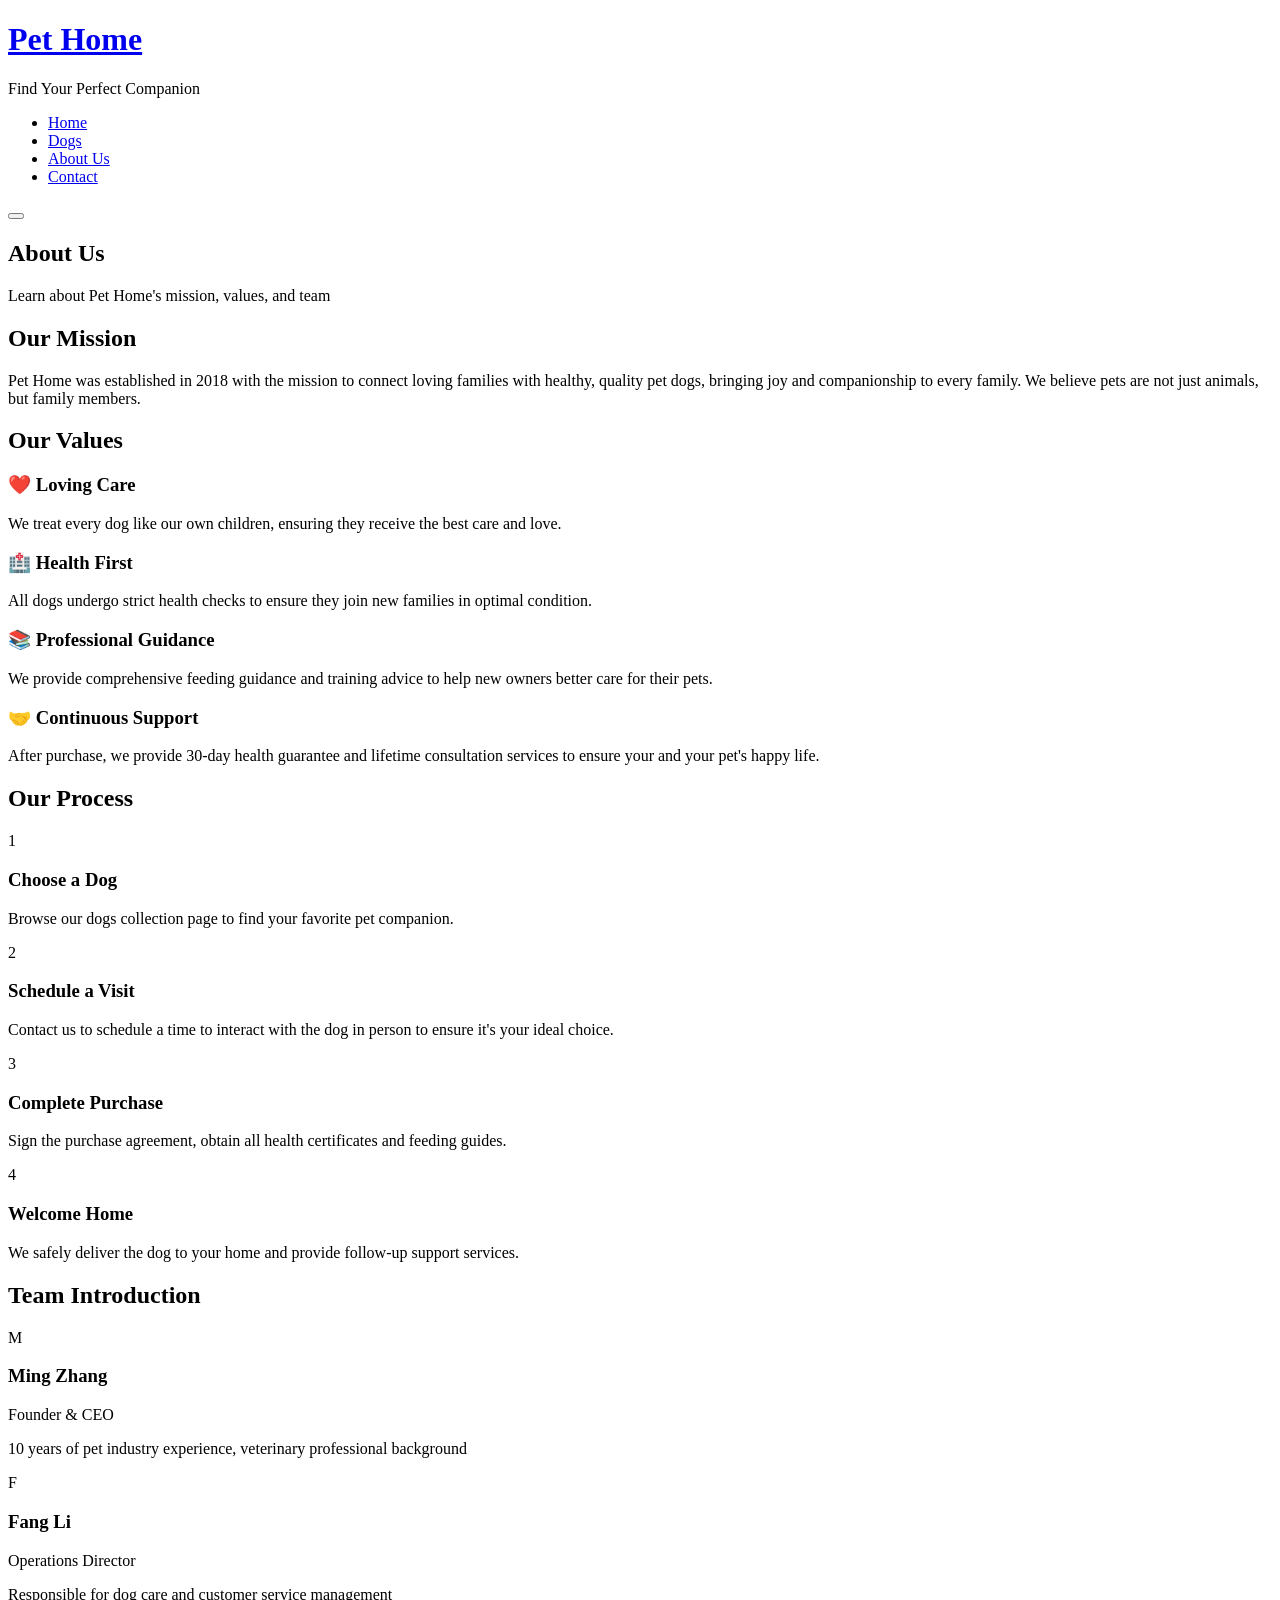
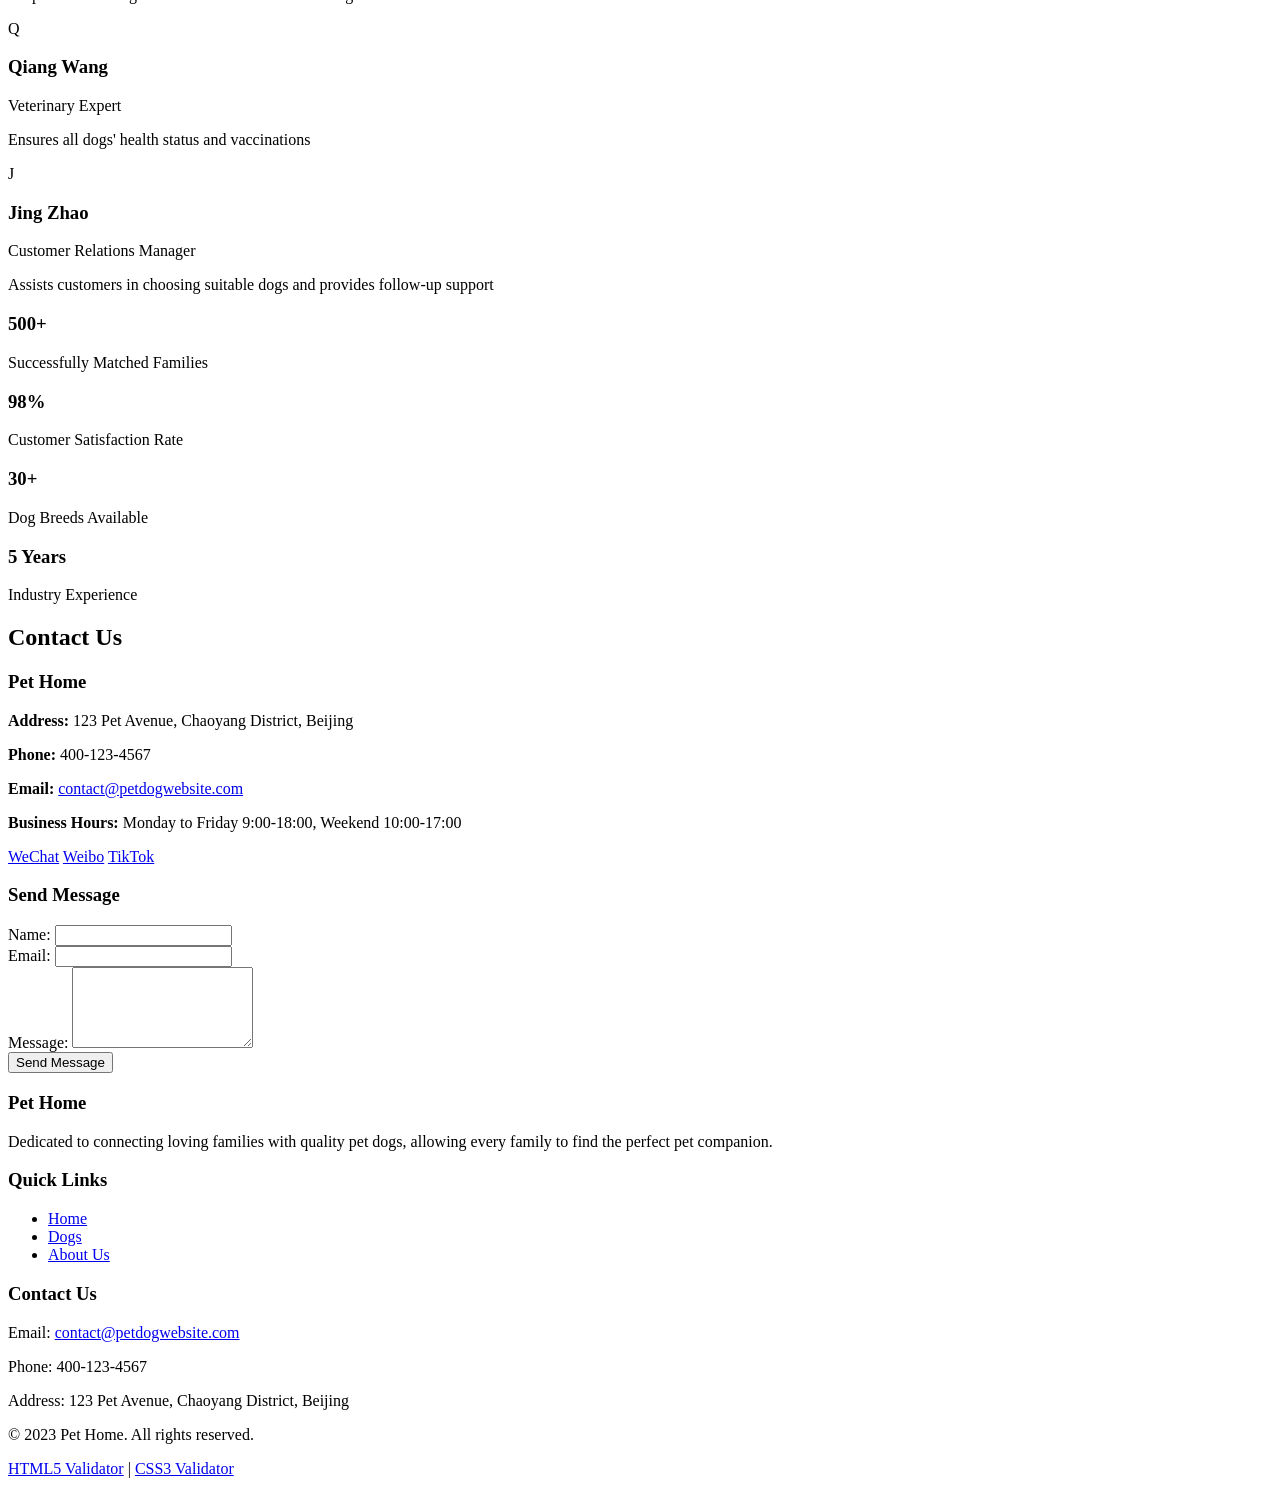
==== about.html @ 23fa78d6 "Add files via upload" ====
﻿<!DOCTYPE html>
<html lang="en">
<head>
    <meta charset="UTF-8">
    <meta name="viewport" content="width=device-width, initial-scale=1.0">
    <meta name="description" content="About Pet Home, our mission and values">
    <meta name="keywords" content="about us, pet home, mission, values">
    <title>About Us - Pet Home</title>
    <link rel="stylesheet" href="css/style.css">
    <link rel="stylesheet" href="css/layout.css">
    <link rel="stylesheet" href="css/responsive.css">
</head>
<body>
    <!-- Header Navigation -->
    <header class="header">
        <div class="container">
            <div class="logo">
                <h1><a href="index.html">Pet Home</a></h1>
                <p class="tagline">Find Your Perfect Companion</p>
            </div>
            <nav class="main-nav">
                <ul>
                    <li><a href="index.html">Home</a></li>
                    <li><a href="dogs.html">Dogs</a></li>
                    <li><a href="about.html" class="active">About Us</a></li>
                    <li><a href="#contact">Contact</a></li>
                </ul>
            </nav>
            <button class="menu-toggle" aria-label="Navigation Menu">
                <span></span>
                <span></span>
                <span></span>
            </button>
        </div>
    </header>

    <!-- Page Header -->
    <section class="page-header">
        <div class="container">
            <h1>About Us</h1>
            <p>Learn about Pet Home's mission, values, and team</p>
        </div>
    </section>

    <!-- About Content -->
    <section class="about-section">
        <div class="container">
            <div class="about-content">
                <div class="about-text">
                    <h2>Our Mission</h2>
                    <p>Pet Home was established in 2018 with the mission to connect loving families with healthy, quality pet dogs, bringing joy and companionship to every family. We believe pets are not just animals, but family members.</p>

                    <h2>Our Values</h2>
                    <div class="values-grid">
                        <div class="value-card">
                            <h3>❤️ Loving Care</h3>
                            <p>We treat every dog like our own children, ensuring they receive the best care and love.</p>
                        </div>
                        <div class="value-card">
                            <h3>🏥 Health First</h3>
                            <p>All dogs undergo strict health checks to ensure they join new families in optimal condition.</p>
                        </div>
                        <div class="value-card">
                            <h3>📚 Professional Guidance</h3>
                            <p>We provide comprehensive feeding guidance and training advice to help new owners better care for their pets.</p>
                        </div>
                        <div class="value-card">
                            <h3>🤝 Continuous Support</h3>
                            <p>After purchase, we provide 30-day health guarantee and lifetime consultation services to ensure your and your pet's happy life.</p>
                        </div>
                    </div>

                    <h2>Our Process</h2>
                    <div class="process-steps">
                        <div class="step">
                            <div class="step-number">1</div>
                            <h3>Choose a Dog</h3>
                            <p>Browse our dogs collection page to find your favorite pet companion.</p>
                        </div>
                        <div class="step">
                            <div class="step-number">2</div>
                            <h3>Schedule a Visit</h3>
                            <p>Contact us to schedule a time to interact with the dog in person to ensure it's your ideal choice.</p>
                        </div>
                        <div class="step">
                            <div class="step-number">3</div>
                            <h3>Complete Purchase</h3>
                            <p>Sign the purchase agreement, obtain all health certificates and feeding guides.</p>
                        </div>
                        <div class="step">
                            <div class="step-number">4</div>
                            <h3>Welcome Home</h3>
                            <p>We safely deliver the dog to your home and provide follow-up support services.</p>
                        </div>
                    </div>

                    <h2>Team Introduction</h2>
                    <div class="team-grid">
                        <div class="team-member">
                            <div class="member-avatar">M</div>
                            <h3>Ming Zhang</h3>
                            <p class="member-title">Founder & CEO</p>
                            <p>10 years of pet industry experience, veterinary professional background</p>
                        </div>
                        <div class="team-member">
                            <div class="member-avatar">F</div>
                            <h3>Fang Li</h3>
                            <p class="member-title">Operations Director</p>
                            <p>Responsible for dog care and customer service management</p>
                        </div>
                        <div class="team-member">
                            <div class="member-avatar">Q</div>
                            <h3>Qiang Wang</h3>
                            <p class="member-title">Veterinary Expert</p>
                            <p>Ensures all dogs' health status and vaccinations</p>
                        </div>
                        <div class="team-member">
                            <div class="member-avatar">J</div>
                            <h3>Jing Zhao</h3>
                            <p class="member-title">Customer Relations Manager</p>
                            <p>Assists customers in choosing suitable dogs and provides follow-up support</p>
                        </div>
                    </div>
                </div>

                <div class="about-stats">
                    <div class="stat-card">
                        <h3>500+</h3>
                        <p>Successfully Matched Families</p>
                    </div>
                    <div class="stat-card">
                        <h3>98%</h3>
                        <p>Customer Satisfaction Rate</p>
                    </div>
                    <div class="stat-card">
                        <h3>30+</h3>
                        <p>Dog Breeds Available</p>
                    </div>
                    <div class="stat-card">
                        <h3>5 Years</h3>
                        <p>Industry Experience</p>
                    </div>
                </div>
            </div>
        </div>
    </section>

    <!-- Contact Section -->
    <section class="contact-section">
        <div class="container">
            <h2 class="section-title">Contact Us</h2>
            <div class="contact-content">
                <div class="contact-info">
                    <h3>Pet Home</h3>
                    <p><strong>Address:</strong> 123 Pet Avenue, Chaoyang District, Beijing</p>
                    <p><strong>Phone:</strong> 400-123-4567</p>
                    <p><strong>Email:</strong> <a href="mailto:contact@petdogwebsite.com">contact@petdogwebsite.com</a></p>
                    <p><strong>Business Hours:</strong> Monday to Friday 9:00-18:00, Weekend 10:00-17:00</p>

                    <div class="social-links">
                        <a href="#" class="social-link">WeChat</a>
                        <a href="#" class="social-link">Weibo</a>
                        <a href="#" class="social-link">TikTok</a>
                    </div>
                </div>

                <div class="contact-form">
                    <h3>Send Message</h3>
                    <form id="contact-form">
                        <div class="form-group">
                            <label for="name">Name:</label>
                            <input type="text" id="name" name="name" required>
                        </div>
                        <div class="form-group">
                            <label for="email">Email:</label>
                            <input type="email" id="email" name="email" required>
                        </div>
                        <div class="form-group">
                            <label for="message">Message:</label>
                            <textarea id="message" name="message" rows="5" required></textarea>
                        </div>
                        <button type="submit" class="btn btn-primary">Send Message</button>
                    </form>
                </div>
            </div>
        </div>
    </section>

    <!-- Footer -->
    <footer class="footer">
        <div class="container">
            <div class="footer-content">
                <div class="footer-section">
                    <h3>Pet Home</h3>
                    <p>Dedicated to connecting loving families with quality pet dogs, allowing every family to find the perfect pet companion.</p>
                </div>
                <div class="footer-section">
                    <h3>Quick Links</h3>
                    <ul>
                        <li><a href="index.html">Home</a></li>
                        <li><a href="dogs.html">Dogs</a></li>
                        <li><a href="about.html">About Us</a></li>
                    </ul>
                </div>
                <div class="footer-section">
                    <h3>Contact Us</h3>
                    <p>Email: <a href="mailto:contact@petdogwebsite.com">contact@petdogwebsite.com</a></p>
                    <p>Phone: 400-123-4567</p>
                    <p>Address: 123 Pet Avenue, Chaoyang District, Beijing</p>
                </div>
            </div>
            <div class="footer-bottom">
                <p>&copy; 2023 Pet Home. All rights reserved.</p>
                <div class="validator-links">
                    <a href="https://validator.w3.org/" target="_blank">HTML5 Validator</a> |
                    <a href="https://jigsaw.w3.org/css-validator/" target="_blank">CSS3 Validator</a>
                </div>
            </div>
        </div>
    </footer>

    <!-- JavaScript Files -->
    <script src="js/main.js"></script>

    <!-- About Us Page Specific Script -->
    <script>
        document.addEventListener('DOMContentLoaded', function () {
            // Mobile menu toggle
            const menuToggle = document.querySelector('.menu-toggle');
            const mainNav = document.querySelector('.main-nav');

            menuToggle.addEventListener('click', function () {
                mainNav.classList.toggle('active');
                menuToggle.classList.toggle('active');
            });

            // Close menu when clicking links
            document.querySelectorAll('.main-nav a').forEach(link => {
                link.addEventListener('click', function () {
                    mainNav.classList.remove('active');
                    menuToggle.classList.remove('active');
                });
            });

            // Contact form submission
            const contactForm = document.getElementById('contact-form');
            if (contactForm) {
                contactForm.addEventListener('submit', function (e) {
                    e.preventDefault();

                    // Get form data
                    const name = document.getElementById('name').value;
                    const email = document.getElementById('email').value;
                    const message = document.getElementById('message').value;

                    // Here you can add form submission logic, such as sending to server
                    alert(`Thank you ${name} for your message! We will contact you via ${email} as soon as possible.`);

                    // Reset form
                    contactForm.reset();
                });
            }
        });
    </script>
</body>
</html>
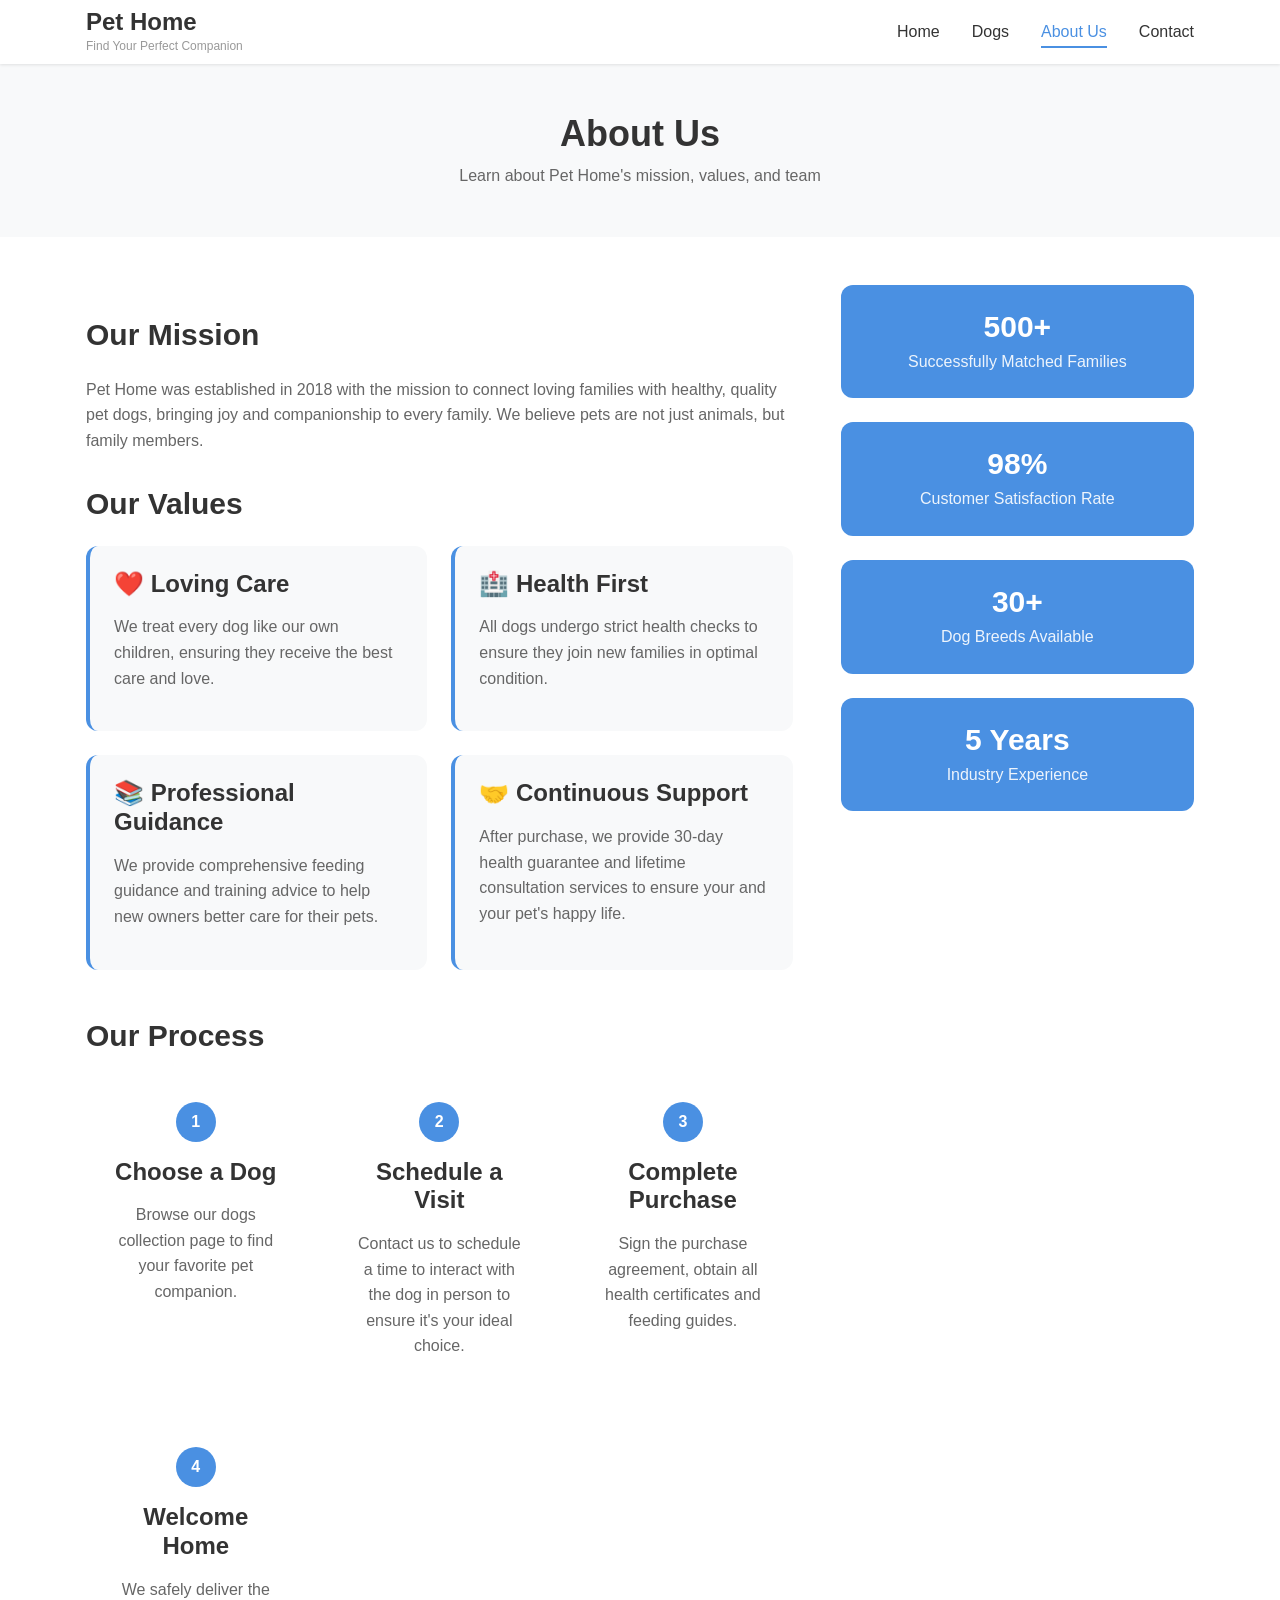
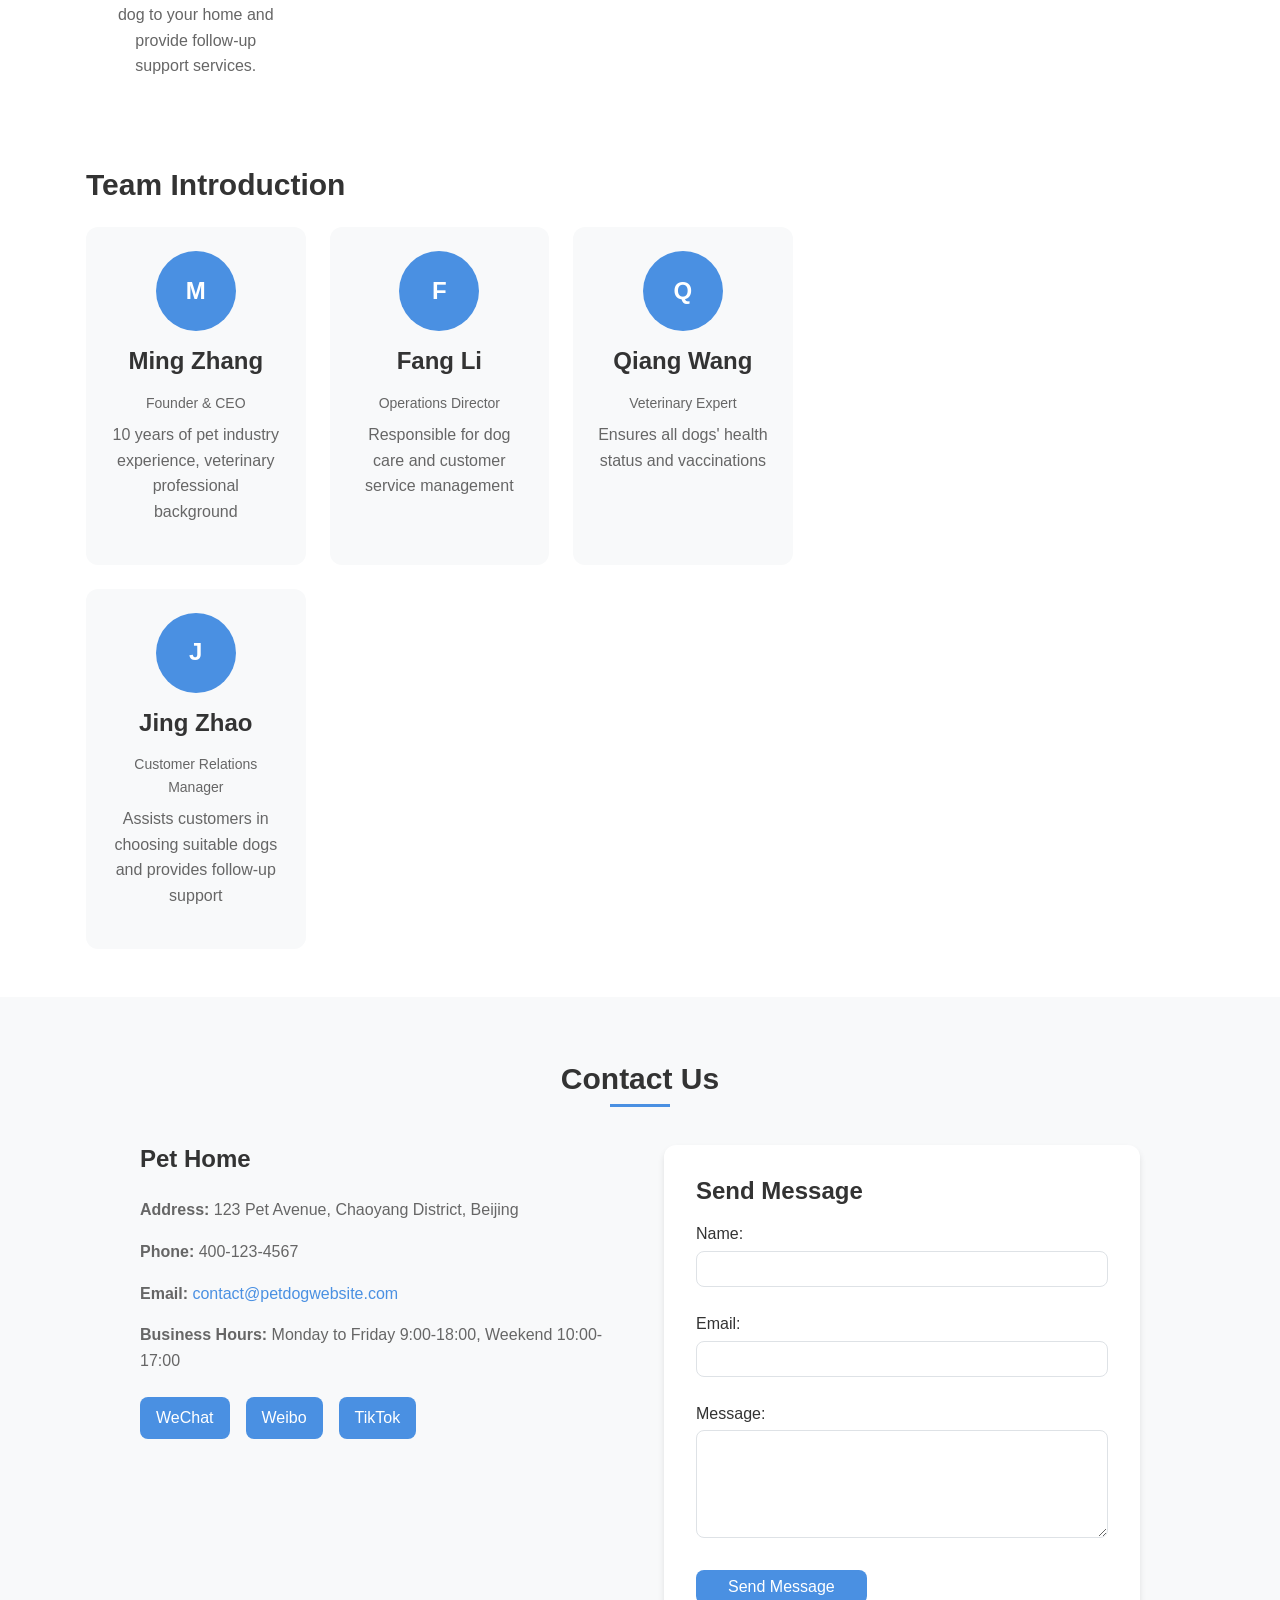
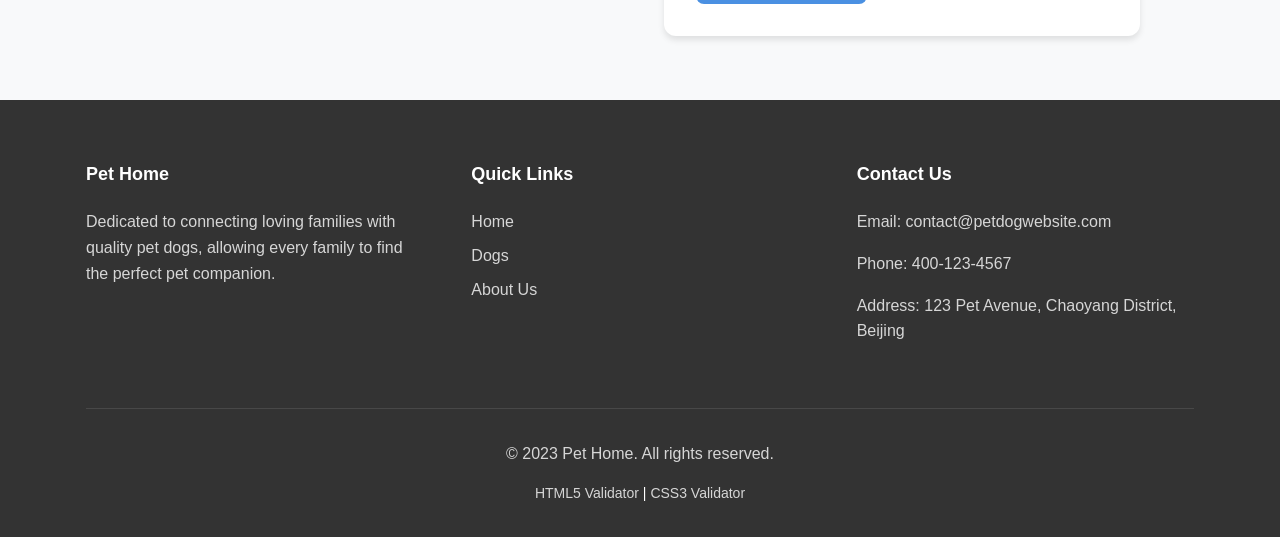
==== commit f67500ca: "first petdogs" ====
--- a/about.html
+++ b/about.html
@@ -1,266 +1,266 @@
-﻿<!DOCTYPE html>
-<html lang="en">
-<head>
-    <meta charset="UTF-8">
-    <meta name="viewport" content="width=device-width, initial-scale=1.0">
-    <meta name="description" content="About Pet Home, our mission and values">
-    <meta name="keywords" content="about us, pet home, mission, values">
-    <title>About Us - Pet Home</title>
-    <link rel="stylesheet" href="css/style.css">
-    <link rel="stylesheet" href="css/layout.css">
-    <link rel="stylesheet" href="css/responsive.css">
-</head>
-<body>
-    <!-- Header Navigation -->
-    <header class="header">
-        <div class="container">
-            <div class="logo">
-                <h1><a href="index.html">Pet Home</a></h1>
-                <p class="tagline">Find Your Perfect Companion</p>
-            </div>
-            <nav class="main-nav">
-                <ul>
-                    <li><a href="index.html">Home</a></li>
-                    <li><a href="dogs.html">Dogs</a></li>
-                    <li><a href="about.html" class="active">About Us</a></li>
-                    <li><a href="#contact">Contact</a></li>
-                </ul>
-            </nav>
-            <button class="menu-toggle" aria-label="Navigation Menu">
-                <span></span>
-                <span></span>
-                <span></span>
-            </button>
-        </div>
-    </header>
-
-    <!-- Page Header -->
-    <section class="page-header">
-        <div class="container">
-            <h1>About Us</h1>
-            <p>Learn about Pet Home's mission, values, and team</p>
-        </div>
-    </section>
-
-    <!-- About Content -->
-    <section class="about-section">
-        <div class="container">
-            <div class="about-content">
-                <div class="about-text">
-                    <h2>Our Mission</h2>
-                    <p>Pet Home was established in 2018 with the mission to connect loving families with healthy, quality pet dogs, bringing joy and companionship to every family. We believe pets are not just animals, but family members.</p>
-
-                    <h2>Our Values</h2>
-                    <div class="values-grid">
-                        <div class="value-card">
-                            <h3>❤️ Loving Care</h3>
-                            <p>We treat every dog like our own children, ensuring they receive the best care and love.</p>
-                        </div>
-                        <div class="value-card">
-                            <h3>🏥 Health First</h3>
-                            <p>All dogs undergo strict health checks to ensure they join new families in optimal condition.</p>
-                        </div>
-                        <div class="value-card">
-                            <h3>📚 Professional Guidance</h3>
-                            <p>We provide comprehensive feeding guidance and training advice to help new owners better care for their pets.</p>
-                        </div>
-                        <div class="value-card">
-                            <h3>🤝 Continuous Support</h3>
-                            <p>After purchase, we provide 30-day health guarantee and lifetime consultation services to ensure your and your pet's happy life.</p>
-                        </div>
-                    </div>
-
-                    <h2>Our Process</h2>
-                    <div class="process-steps">
-                        <div class="step">
-                            <div class="step-number">1</div>
-                            <h3>Choose a Dog</h3>
-                            <p>Browse our dogs collection page to find your favorite pet companion.</p>
-                        </div>
-                        <div class="step">
-                            <div class="step-number">2</div>
-                            <h3>Schedule a Visit</h3>
-                            <p>Contact us to schedule a time to interact with the dog in person to ensure it's your ideal choice.</p>
-                        </div>
-                        <div class="step">
-                            <div class="step-number">3</div>
-                            <h3>Complete Purchase</h3>
-                            <p>Sign the purchase agreement, obtain all health certificates and feeding guides.</p>
-                        </div>
-                        <div class="step">
-                            <div class="step-number">4</div>
-                            <h3>Welcome Home</h3>
-                            <p>We safely deliver the dog to your home and provide follow-up support services.</p>
-                        </div>
-                    </div>
-
-                    <h2>Team Introduction</h2>
-                    <div class="team-grid">
-                        <div class="team-member">
-                            <div class="member-avatar">M</div>
-                            <h3>Ming Zhang</h3>
-                            <p class="member-title">Founder & CEO</p>
-                            <p>10 years of pet industry experience, veterinary professional background</p>
-                        </div>
-                        <div class="team-member">
-                            <div class="member-avatar">F</div>
-                            <h3>Fang Li</h3>
-                            <p class="member-title">Operations Director</p>
-                            <p>Responsible for dog care and customer service management</p>
-                        </div>
-                        <div class="team-member">
-                            <div class="member-avatar">Q</div>
-                            <h3>Qiang Wang</h3>
-                            <p class="member-title">Veterinary Expert</p>
-                            <p>Ensures all dogs' health status and vaccinations</p>
-                        </div>
-                        <div class="team-member">
-                            <div class="member-avatar">J</div>
-                            <h3>Jing Zhao</h3>
-                            <p class="member-title">Customer Relations Manager</p>
-                            <p>Assists customers in choosing suitable dogs and provides follow-up support</p>
-                        </div>
-                    </div>
-                </div>
-
-                <div class="about-stats">
-                    <div class="stat-card">
-                        <h3>500+</h3>
-                        <p>Successfully Matched Families</p>
-                    </div>
-                    <div class="stat-card">
-                        <h3>98%</h3>
-                        <p>Customer Satisfaction Rate</p>
-                    </div>
-                    <div class="stat-card">
-                        <h3>30+</h3>
-                        <p>Dog Breeds Available</p>
-                    </div>
-                    <div class="stat-card">
-                        <h3>5 Years</h3>
-                        <p>Industry Experience</p>
-                    </div>
-                </div>
-            </div>
-        </div>
-    </section>
-
-    <!-- Contact Section -->
-    <section class="contact-section">
-        <div class="container">
-            <h2 class="section-title">Contact Us</h2>
-            <div class="contact-content">
-                <div class="contact-info">
-                    <h3>Pet Home</h3>
-                    <p><strong>Address:</strong> 123 Pet Avenue, Chaoyang District, Beijing</p>
-                    <p><strong>Phone:</strong> 400-123-4567</p>
-                    <p><strong>Email:</strong> <a href="mailto:contact@petdogwebsite.com">contact@petdogwebsite.com</a></p>
-                    <p><strong>Business Hours:</strong> Monday to Friday 9:00-18:00, Weekend 10:00-17:00</p>
-
-                    <div class="social-links">
-                        <a href="#" class="social-link">WeChat</a>
-                        <a href="#" class="social-link">Weibo</a>
-                        <a href="#" class="social-link">TikTok</a>
-                    </div>
-                </div>
-
-                <div class="contact-form">
-                    <h3>Send Message</h3>
-                    <form id="contact-form">
-                        <div class="form-group">
-                            <label for="name">Name:</label>
-                            <input type="text" id="name" name="name" required>
-                        </div>
-                        <div class="form-group">
-                            <label for="email">Email:</label>
-                            <input type="email" id="email" name="email" required>
-                        </div>
-                        <div class="form-group">
-                            <label for="message">Message:</label>
-                            <textarea id="message" name="message" rows="5" required></textarea>
-                        </div>
-                        <button type="submit" class="btn btn-primary">Send Message</button>
-                    </form>
-                </div>
-            </div>
-        </div>
-    </section>
-
-    <!-- Footer -->
-    <footer class="footer">
-        <div class="container">
-            <div class="footer-content">
-                <div class="footer-section">
-                    <h3>Pet Home</h3>
-                    <p>Dedicated to connecting loving families with quality pet dogs, allowing every family to find the perfect pet companion.</p>
-                </div>
-                <div class="footer-section">
-                    <h3>Quick Links</h3>
-                    <ul>
-                        <li><a href="index.html">Home</a></li>
-                        <li><a href="dogs.html">Dogs</a></li>
-                        <li><a href="about.html">About Us</a></li>
-                    </ul>
-                </div>
-                <div class="footer-section">
-                    <h3>Contact Us</h3>
-                    <p>Email: <a href="mailto:contact@petdogwebsite.com">contact@petdogwebsite.com</a></p>
-                    <p>Phone: 400-123-4567</p>
-                    <p>Address: 123 Pet Avenue, Chaoyang District, Beijing</p>
-                </div>
-            </div>
-            <div class="footer-bottom">
-                <p>&copy; 2023 Pet Home. All rights reserved.</p>
-                <div class="validator-links">
-                    <a href="https://validator.w3.org/" target="_blank">HTML5 Validator</a> |
-                    <a href="https://jigsaw.w3.org/css-validator/" target="_blank">CSS3 Validator</a>
-                </div>
-            </div>
-        </div>
-    </footer>
-
-    <!-- JavaScript Files -->
-    <script src="js/main.js"></script>
-
-    <!-- About Us Page Specific Script -->
-    <script>
-        document.addEventListener('DOMContentLoaded', function () {
-            // Mobile menu toggle
-            const menuToggle = document.querySelector('.menu-toggle');
-            const mainNav = document.querySelector('.main-nav');
-
-            menuToggle.addEventListener('click', function () {
-                mainNav.classList.toggle('active');
-                menuToggle.classList.toggle('active');
-            });
-
-            // Close menu when clicking links
-            document.querySelectorAll('.main-nav a').forEach(link => {
-                link.addEventListener('click', function () {
-                    mainNav.classList.remove('active');
-                    menuToggle.classList.remove('active');
-                });
-            });
-
-            // Contact form submission
-            const contactForm = document.getElementById('contact-form');
-            if (contactForm) {
-                contactForm.addEventListener('submit', function (e) {
-                    e.preventDefault();
-
-                    // Get form data
-                    const name = document.getElementById('name').value;
-                    const email = document.getElementById('email').value;
-                    const message = document.getElementById('message').value;
-
-                    // Here you can add form submission logic, such as sending to server
-                    alert(`Thank you ${name} for your message! We will contact you via ${email} as soon as possible.`);
-
-                    // Reset form
-                    contactForm.reset();
-                });
-            }
-        });
-    </script>
-</body>
+﻿<!DOCTYPE html>
+<html lang="en">
+<head>
+    <meta charset="UTF-8">
+    <meta name="viewport" content="width=device-width, initial-scale=1.0">
+    <meta name="description" content="About Pet Home, our mission and values">
+    <meta name="keywords" content="about us, pet home, mission, values">
+    <title>About Us - Pet Home</title>
+    <link rel="stylesheet" href="css/style.css">
+    <link rel="stylesheet" href="css/layout.css">
+    <link rel="stylesheet" href="css/responsive.css">
+</head>
+<body>
+    <!-- Header Navigation -->
+    <header class="header">
+        <div class="container">
+            <div class="logo">
+                <h1><a href="index.html">Pet Home</a></h1>
+                <p class="tagline">Find Your Perfect Companion</p>
+            </div>
+            <nav class="main-nav">
+                <ul>
+                    <li><a href="index.html">Home</a></li>
+                    <li><a href="dogs.html">Dogs</a></li>
+                    <li><a href="about.html" class="active">About Us</a></li>
+                    <li><a href="#contact">Contact</a></li>
+                </ul>
+            </nav>
+            <button class="menu-toggle" aria-label="Navigation Menu">
+                <span></span>
+                <span></span>
+                <span></span>
+            </button>
+        </div>
+    </header>
+
+    <!-- Page Header -->
+    <section class="page-header">
+        <div class="container">
+            <h1>About Us</h1>
+            <p>Learn about Pet Home's mission, values, and team</p>
+        </div>
+    </section>
+
+    <!-- About Content -->
+    <section class="about-section">
+        <div class="container">
+            <div class="about-content">
+                <div class="about-text">
+                    <h2>Our Mission</h2>
+                    <p>Pet Home was established in 2018 with the mission to connect loving families with healthy, quality pet dogs, bringing joy and companionship to every family. We believe pets are not just animals, but family members.</p>
+
+                    <h2>Our Values</h2>
+                    <div class="values-grid">
+                        <div class="value-card">
+                            <h3>❤️ Loving Care</h3>
+                            <p>We treat every dog like our own children, ensuring they receive the best care and love.</p>
+                        </div>
+                        <div class="value-card">
+                            <h3>🏥 Health First</h3>
+                            <p>All dogs undergo strict health checks to ensure they join new families in optimal condition.</p>
+                        </div>
+                        <div class="value-card">
+                            <h3>📚 Professional Guidance</h3>
+                            <p>We provide comprehensive feeding guidance and training advice to help new owners better care for their pets.</p>
+                        </div>
+                        <div class="value-card">
+                            <h3>🤝 Continuous Support</h3>
+                            <p>After purchase, we provide 30-day health guarantee and lifetime consultation services to ensure your and your pet's happy life.</p>
+                        </div>
+                    </div>
+
+                    <h2>Our Process</h2>
+                    <div class="process-steps">
+                        <div class="step">
+                            <div class="step-number">1</div>
+                            <h3>Choose a Dog</h3>
+                            <p>Browse our dogs collection page to find your favorite pet companion.</p>
+                        </div>
+                        <div class="step">
+                            <div class="step-number">2</div>
+                            <h3>Schedule a Visit</h3>
+                            <p>Contact us to schedule a time to interact with the dog in person to ensure it's your ideal choice.</p>
+                        </div>
+                        <div class="step">
+                            <div class="step-number">3</div>
+                            <h3>Complete Purchase</h3>
+                            <p>Sign the purchase agreement, obtain all health certificates and feeding guides.</p>
+                        </div>
+                        <div class="step">
+                            <div class="step-number">4</div>
+                            <h3>Welcome Home</h3>
+                            <p>We safely deliver the dog to your home and provide follow-up support services.</p>
+                        </div>
+                    </div>
+
+                    <h2>Team Introduction</h2>
+                    <div class="team-grid">
+                        <div class="team-member">
+                            <div class="member-avatar">M</div>
+                            <h3>Ming Zhang</h3>
+                            <p class="member-title">Founder & CEO</p>
+                            <p>10 years of pet industry experience, veterinary professional background</p>
+                        </div>
+                        <div class="team-member">
+                            <div class="member-avatar">F</div>
+                            <h3>Fang Li</h3>
+                            <p class="member-title">Operations Director</p>
+                            <p>Responsible for dog care and customer service management</p>
+                        </div>
+                        <div class="team-member">
+                            <div class="member-avatar">Q</div>
+                            <h3>Qiang Wang</h3>
+                            <p class="member-title">Veterinary Expert</p>
+                            <p>Ensures all dogs' health status and vaccinations</p>
+                        </div>
+                        <div class="team-member">
+                            <div class="member-avatar">J</div>
+                            <h3>Jing Zhao</h3>
+                            <p class="member-title">Customer Relations Manager</p>
+                            <p>Assists customers in choosing suitable dogs and provides follow-up support</p>
+                        </div>
+                    </div>
+                </div>
+
+                <div class="about-stats">
+                    <div class="stat-card">
+                        <h3>500+</h3>
+                        <p>Successfully Matched Families</p>
+                    </div>
+                    <div class="stat-card">
+                        <h3>98%</h3>
+                        <p>Customer Satisfaction Rate</p>
+                    </div>
+                    <div class="stat-card">
+                        <h3>30+</h3>
+                        <p>Dog Breeds Available</p>
+                    </div>
+                    <div class="stat-card">
+                        <h3>5 Years</h3>
+                        <p>Industry Experience</p>
+                    </div>
+                </div>
+            </div>
+        </div>
+    </section>
+
+    <!-- Contact Section -->
+    <section class="contact-section">
+        <div class="container">
+            <h2 class="section-title">Contact Us</h2>
+            <div class="contact-content">
+                <div class="contact-info">
+                    <h3>Pet Home</h3>
+                    <p><strong>Address:</strong> 123 Pet Avenue, Chaoyang District, Beijing</p>
+                    <p><strong>Phone:</strong> 400-123-4567</p>
+                    <p><strong>Email:</strong> <a href="mailto:contact@petdogwebsite.com">contact@petdogwebsite.com</a></p>
+                    <p><strong>Business Hours:</strong> Monday to Friday 9:00-18:00, Weekend 10:00-17:00</p>
+
+                    <div class="social-links">
+                        <a href="#" class="social-link">WeChat</a>
+                        <a href="#" class="social-link">Weibo</a>
+                        <a href="#" class="social-link">TikTok</a>
+                    </div>
+                </div>
+
+                <div class="contact-form">
+                    <h3>Send Message</h3>
+                    <form id="contact-form">
+                        <div class="form-group">
+                            <label for="name">Name:</label>
+                            <input type="text" id="name" name="name" required>
+                        </div>
+                        <div class="form-group">
+                            <label for="email">Email:</label>
+                            <input type="email" id="email" name="email" required>
+                        </div>
+                        <div class="form-group">
+                            <label for="message">Message:</label>
+                            <textarea id="message" name="message" rows="5" required></textarea>
+                        </div>
+                        <button type="submit" class="btn btn-primary">Send Message</button>
+                    </form>
+                </div>
+            </div>
+        </div>
+    </section>
+
+    <!-- Footer -->
+    <footer class="footer">
+        <div class="container">
+            <div class="footer-content">
+                <div class="footer-section">
+                    <h3>Pet Home</h3>
+                    <p>Dedicated to connecting loving families with quality pet dogs, allowing every family to find the perfect pet companion.</p>
+                </div>
+                <div class="footer-section">
+                    <h3>Quick Links</h3>
+                    <ul>
+                        <li><a href="index.html">Home</a></li>
+                        <li><a href="dogs.html">Dogs</a></li>
+                        <li><a href="about.html">About Us</a></li>
+                    </ul>
+                </div>
+                <div class="footer-section">
+                    <h3>Contact Us</h3>
+                    <p>Email: <a href="mailto:contact@petdogwebsite.com">contact@petdogwebsite.com</a></p>
+                    <p>Phone: 400-123-4567</p>
+                    <p>Address: 123 Pet Avenue, Chaoyang District, Beijing</p>
+                </div>
+            </div>
+            <div class="footer-bottom">
+                <p>&copy; 2023 Pet Home. All rights reserved.</p>
+                <div class="validator-links">
+                    <a href="https://validator.w3.org/" target="_blank">HTML5 Validator</a> |
+                    <a href="https://jigsaw.w3.org/css-validator/" target="_blank">CSS3 Validator</a>
+                </div>
+            </div>
+        </div>
+    </footer>
+
+    <!-- JavaScript Files -->
+    <script src="js/main.js"></script>
+
+    <!-- About Us Page Specific Script -->
+    <script>
+        document.addEventListener('DOMContentLoaded', function () {
+            // Mobile menu toggle
+            const menuToggle = document.querySelector('.menu-toggle');
+            const mainNav = document.querySelector('.main-nav');
+
+            menuToggle.addEventListener('click', function () {
+                mainNav.classList.toggle('active');
+                menuToggle.classList.toggle('active');
+            });
+
+            // Close menu when clicking links
+            document.querySelectorAll('.main-nav a').forEach(link => {
+                link.addEventListener('click', function () {
+                    mainNav.classList.remove('active');
+                    menuToggle.classList.remove('active');
+                });
+            });
+
+            // Contact form submission
+            const contactForm = document.getElementById('contact-form');
+            if (contactForm) {
+                contactForm.addEventListener('submit', function (e) {
+                    e.preventDefault();
+
+                    // Get form data
+                    const name = document.getElementById('name').value;
+                    const email = document.getElementById('email').value;
+                    const message = document.getElementById('message').value;
+
+                    // Here you can add form submission logic, such as sending to server
+                    alert(`Thank you ${name} for your message! We will contact you via ${email} as soon as possible.`);
+
+                    // Reset form
+                    contactForm.reset();
+                });
+            }
+        });
+    </script>
+</body>
 </html>
--- a/css/style.css
+++ b/css/style.css
@@ -0,0 +1,409 @@
+﻿/* style.css - 主样式文件 */
+/* 定义CSS变量 */
+:root {
+    /* 颜色变量 */
+    --primary-color: #4a90e2;
+    --primary-dark: #357ae8;
+    --primary-light: #6aa4f4;
+    --secondary-color: #f5a623;
+    --secondary-dark: #e0961a;
+    --secondary-light: #ffb74d;
+    --text-color: #333333;
+    --text-light: #666666;
+    --text-lighter: #999999;
+    --background-color: #ffffff;
+    --background-light: #f8f9fa;
+    --background-dark: #e9ecef;
+    --border-color: #dee2e6;
+    --success-color: #28a745;
+    --warning-color: #ffc107;
+    --danger-color: #dc3545;
+    --info-color: #17a2b8;
+    /* 字体变量 */
+    --font-family: 'Arial', 'Helvetica Neue', 'Helvetica', sans-serif;
+    --font-size-xs: 0.75rem; /* 12px */
+    --font-size-sm: 0.875rem; /* 14px */
+    --font-size-base: 1rem; /* 16px */
+    --font-size-lg: 1.125rem; /* 18px */
+    --font-size-xl: 1.25rem; /* 20px */
+    --font-size-2xl: 1.5rem; /* 24px */
+    --font-size-3xl: 1.875rem; /* 30px */
+    --font-size-4xl: 2.25rem; /* 36px */
+    /* 间距变量 */
+    --spacing-xs: 0.25rem; /* 4px */
+    --spacing-sm: 0.5rem; /* 8px */
+    --spacing-md: 1rem; /* 16px */
+    --spacing-lg: 1.5rem; /* 24px */
+    --spacing-xl: 2rem; /* 32px */
+    --spacing-2xl: 3rem; /* 48px */
+    --spacing-3xl: 4rem; /* 64px */
+    /* 边框半径 */
+    --border-radius-sm: 4px;
+    --border-radius-md: 8px;
+    --border-radius-lg: 12px;
+    --border-radius-xl: 16px;
+    --border-radius-full: 9999px;
+    /* 阴影 */
+    --shadow-sm: 0 1px 3px rgba(0, 0, 0, 0.1);
+    --shadow-md: 0 4px 6px rgba(0, 0, 0, 0.1);
+    --shadow-lg: 0 10px 15px rgba(0, 0, 0, 0.1);
+    --shadow-xl: 0 20px 25px rgba(0, 0, 0, 0.1);
+    /* 过渡效果 */
+    --transition-fast: 150ms ease-in-out;
+    --transition-base: 250ms ease-in-out;
+    --transition-slow: 350ms ease-in-out;
+}
+
+/* 重置和基础样式 */
+* {
+    margin: 0;
+    padding: 0;
+    box-sizing: border-box;
+}
+
+html {
+    scroll-behavior: smooth;
+}
+
+body {
+    font-family: var(--font-family);
+    font-size: var(--font-size-base);
+    line-height: 1.6;
+    color: var(--text-color);
+    background-color: var(--background-color);
+    overflow-x: hidden;
+}
+
+/* 容器 */
+.container {
+    width: 100%;
+    max-width: 1200px;
+    margin: 0 auto;
+    padding: 0 var(--spacing-md);
+}
+
+/* 标题样式 */
+h1, h2, h3, h4, h5, h6 {
+    font-weight: 600;
+    line-height: 1.2;
+    margin-bottom: var(--spacing-md);
+    color: var(--text-color);
+}
+
+h1 {
+    font-size: var(--font-size-4xl);
+}
+
+h2 {
+    font-size: var(--font-size-3xl);
+}
+
+h3 {
+    font-size: var(--font-size-2xl);
+}
+
+h4 {
+    font-size: var(--font-size-xl);
+}
+
+.section-title {
+    text-align: center;
+    margin-bottom: var(--spacing-2xl);
+    position: relative;
+}
+
+    .section-title::after {
+        content: '';
+        position: absolute;
+        bottom: -10px;
+        left: 50%;
+        transform: translateX(-50%);
+        width: 60px;
+        height: 3px;
+        background-color: var(--primary-color);
+    }
+
+/* 段落样式 */
+p {
+    margin-bottom: var(--spacing-md);
+    color: var(--text-light);
+}
+
+/* 链接样式 */
+a {
+    color: var(--primary-color);
+    text-decoration: none;
+    transition: color var(--transition-fast);
+}
+
+    a:hover {
+        color: var(--primary-dark);
+    }
+
+/* 按钮样式 */
+.btn {
+    display: inline-block;
+    padding: var(--spacing-sm) var(--spacing-xl);
+    font-size: var(--font-size-base);
+    font-weight: 500;
+    text-align: center;
+    border: none;
+    border-radius: var(--border-radius-md);
+    cursor: pointer;
+    transition: all var(--transition-base);
+    text-decoration: none;
+    outline: none;
+}
+
+.btn-primary {
+    background-color: var(--primary-color);
+    color: white;
+}
+
+    .btn-primary:hover {
+        background-color: var(--primary-dark);
+        transform: translateY(-2px);
+        box-shadow: var(--shadow-md);
+    }
+
+.btn-secondary {
+    background-color: var(--secondary-color);
+    color: white;
+}
+
+    .btn-secondary:hover {
+        background-color: var(--secondary-dark);
+        transform: translateY(-2px);
+        box-shadow: var(--shadow-md);
+    }
+
+.btn-outline {
+    background-color: transparent;
+    color: var(--primary-color);
+    border: 2px solid var(--primary-color);
+}
+
+    .btn-outline:hover {
+        background-color: var(--primary-color);
+        color: white;
+    }
+
+/* 文本工具类 */
+.text-center {
+    text-align: center;
+}
+
+.text-left {
+    text-align: left;
+}
+
+.text-right {
+    text-align: right;
+}
+
+/* 间距工具类 */
+.mt-1 {
+    margin-top: var(--spacing-sm);
+}
+
+.mt-2 {
+    margin-top: var(--spacing-md);
+}
+
+.mt-3 {
+    margin-top: var(--spacing-lg);
+}
+
+.mt-4 {
+    margin-top: var(--spacing-xl);
+}
+
+.mb-1 {
+    margin-bottom: var(--spacing-sm);
+}
+
+.mb-2 {
+    margin-bottom: var(--spacing-md);
+}
+
+.mb-3 {
+    margin-bottom: var(--spacing-lg);
+}
+
+.mb-4 {
+    margin-bottom: var(--spacing-xl);
+}
+
+.p-1 {
+    padding: var(--spacing-sm);
+}
+
+.p-2 {
+    padding: var(--spacing-md);
+}
+
+.p-3 {
+    padding: var(--spacing-lg);
+}
+
+.p-4 {
+    padding: var(--spacing-xl);
+}
+
+/* 实用类 */
+.hidden {
+    display: none !important;
+}
+
+.visually-hidden {
+    position: absolute;
+    width: 1px;
+    height: 1px;
+    padding: 0;
+    margin: -1px;
+    overflow: hidden;
+    clip: rect(0, 0, 0, 0);
+    white-space: nowrap;
+    border: 0;
+}
+
+/* 加载动画 */
+.loading {
+    display: flex;
+    justify-content: center;
+    align-items: center;
+    padding: var(--spacing-3xl);
+    font-size: var(--font-size-lg);
+    color: var(--text-lighter);
+}
+
+    .loading::after {
+        content: '';
+        display: inline-block;
+        width: 20px;
+        height: 20px;
+        margin-left: var(--spacing-sm);
+        border: 3px solid var(--border-color);
+        border-top-color: var(--primary-color);
+        border-radius: 50%;
+        animation: loading-spinner 1s linear infinite;
+    }
+
+@keyframes loading-spinner {
+    to {
+        transform: rotate(360deg);
+    }
+}
+
+/* 错误消息 */
+.error-message {
+    text-align: center;
+    padding: var(--spacing-3xl);
+    background-color: #fff5f5;
+    border-radius: var(--border-radius-lg);
+    border: 1px solid #fed7d7;
+}
+
+    .error-message h3 {
+        color: var(--danger-color);
+    }
+
+/* 成功消息 */
+.success-message {
+    text-align: center;
+    padding: var(--spacing-3xl);
+    background-color: #f0fff4;
+    border-radius: var(--border-radius-lg);
+    border: 1px solid #c6f6d5;
+}
+
+    .success-message h3 {
+        color: var(--success-color);
+    }
+
+/* 卡片基础样式 */
+.card {
+    background-color: var(--background-color);
+    border-radius: var(--border-radius-lg);
+    box-shadow: var(--shadow-md);
+    overflow: hidden;
+    transition: transform var(--transition-base), box-shadow var(--transition-base);
+}
+
+    .card:hover {
+        transform: translateY(-5px);
+        box-shadow: var(--shadow-lg);
+    }
+
+/* 表单基础样式 */
+.form-group {
+    margin-bottom: var(--spacing-lg);
+}
+
+    .form-group label {
+        display: block;
+        margin-bottom: var(--spacing-xs);
+        font-weight: 500;
+        color: var(--text-color);
+    }
+
+    .form-group input,
+    .form-group select,
+    .form-group textarea {
+        width: 100%;
+        padding: var(--spacing-sm) var(--spacing-md);
+        font-size: var(--font-size-base);
+        border: 1px solid var(--border-color);
+        border-radius: var(--border-radius-md);
+        transition: border-color var(--transition-fast);
+    }
+
+        .form-group input:focus,
+        .form-group select:focus,
+        .form-group textarea:focus {
+            outline: none;
+            border-color: var(--primary-color);
+            box-shadow: 0 0 0 3px rgba(74, 144, 226, 0.1);
+        }
+
+/* 自定义滚动条 */
+::-webkit-scrollbar {
+    width: 8px;
+    height: 8px;
+}
+
+::-webkit-scrollbar-track {
+    background: var(--background-light);
+}
+
+::-webkit-scrollbar-thumb {
+    background: var(--text-lighter);
+    border-radius: var(--border-radius-full);
+}
+
+    ::-webkit-scrollbar-thumb:hover {
+        background: var(--text-light);
+    }
+
+/* 选择文本样式 */
+::selection {
+    background-color: rgba(74, 144, 226, 0.3);
+    color: var(--text-color);
+}
+
+/* 打印样式 */
+@media print {
+    .no-print {
+        display: none !important;
+    }
+
+    body {
+        color: black;
+        background: white;
+    }
+
+    a {
+        color: black;
+        text-decoration: underline;
+    }
+}
--- a/css/layout.css
+++ b/css/layout.css
@@ -0,0 +1,822 @@
+﻿/* layout.css - 布局样式 */
+/* 头部样式 */
+.header {
+    background-color: var(--background-color);
+    box-shadow: var(--shadow-sm);
+    position: sticky;
+    top: 0;
+    z-index: 1000;
+    padding: var(--spacing-sm) 0;
+}
+
+    .header .container {
+        display: flex;
+        justify-content: space-between;
+        align-items: center;
+    }
+
+.logo h1 {
+    margin-bottom: 0;
+    font-size: var(--font-size-2xl);
+}
+
+    .logo h1 a {
+        color: var(--text-color);
+        text-decoration: none;
+    }
+
+.logo .tagline {
+    font-size: var(--font-size-xs);
+    color: var(--text-lighter);
+    margin-bottom: 0;
+}
+
+/* 主导航 */
+.main-nav ul {
+    display: flex;
+    list-style: none;
+    gap: var(--spacing-xl);
+}
+
+.main-nav a {
+    color: var(--text-color);
+    text-decoration: none;
+    font-weight: 500;
+    padding: var(--spacing-sm) 0;
+    position: relative;
+    transition: color var(--transition-fast);
+}
+
+    .main-nav a:hover,
+    .main-nav a.active {
+        color: var(--primary-color);
+    }
+
+        .main-nav a.active::after {
+            content: '';
+            position: absolute;
+            bottom: 0;
+            left: 0;
+            width: 100%;
+            height: 2px;
+            background-color: var(--primary-color);
+        }
+
+/* 菜单切换按钮（移动端） */
+.menu-toggle {
+    display: none;
+    flex-direction: column;
+    justify-content: space-between;
+    width: 30px;
+    height: 21px;
+    background: none;
+    border: none;
+    cursor: pointer;
+    padding: 0;
+}
+
+    .menu-toggle span {
+        display: block;
+        height: 3px;
+        width: 100%;
+        background-color: var(--text-color);
+        border-radius: var(--border-radius-full);
+        transition: all var(--transition-base);
+    }
+
+/* 主横幅 */
+.hero {
+    background: linear-gradient(135deg, var(--primary-light), var(--primary-color));
+    color: white;
+    padding: var(--spacing-3xl) 0;
+    text-align: center;
+}
+
+.hero-content h2 {
+    font-size: var(--font-size-4xl);
+    margin-bottom: var(--spacing-md);
+    color: white;
+}
+
+.hero-content p {
+    font-size: var(--font-size-lg);
+    margin-bottom: var(--spacing-xl);
+    color: rgba(255, 255, 255, 0.9);
+    max-width: 600px;
+    margin-left: auto;
+    margin-right: auto;
+}
+
+.hero-content .btn {
+    margin: 0 var(--spacing-sm);
+}
+
+/* 特色部分 */
+.features {
+    padding: var(--spacing-3xl) 0;
+    background-color: var(--background-light);
+}
+
+.features-grid {
+    display: grid;
+    grid-template-columns: repeat(auto-fit, minmax(250px, 1fr));
+    gap: var(--spacing-xl);
+    margin-top: var(--spacing-2xl);
+}
+
+.feature-card {
+    text-align: center;
+    padding: var(--spacing-xl);
+    background-color: var(--background-color);
+    border-radius: var(--border-radius-lg);
+    box-shadow: var(--shadow-sm);
+    transition: all var(--transition-base);
+}
+
+    .feature-card:hover {
+        transform: translateY(-5px);
+        box-shadow: var(--shadow-lg);
+    }
+
+.feature-icon {
+    font-size: 48px;
+    margin-bottom: var(--spacing-md);
+}
+
+.feature-card h3 {
+    margin-bottom: var(--spacing-sm);
+    color: var(--text-color);
+}
+
+.feature-card p {
+    color: var(--text-light);
+    margin-bottom: 0;
+}
+
+/* 狗狗展示部分 */
+.dogs-section {
+    padding: var(--spacing-3xl) 0;
+}
+
+.dogs-header {
+    display: flex;
+    justify-content: space-between;
+    align-items: center;
+    margin-bottom: var(--spacing-xl);
+}
+
+#dogs-count span {
+    color: var(--primary-color);
+    font-weight: 600;
+}
+
+.view-options {
+    display: flex;
+    gap: var(--spacing-sm);
+}
+
+.view-btn {
+    padding: var(--spacing-sm) var(--spacing-md);
+    background-color: var(--background-light);
+    border: 1px solid var(--border-color);
+    border-radius: var(--border-radius-md);
+    cursor: pointer;
+    transition: all var(--transition-fast);
+}
+
+    .view-btn.active {
+        background-color: var(--primary-color);
+        color: white;
+        border-color: var(--primary-color);
+    }
+
+/* 狗狗网格布局 */
+.dog-grid {
+    display: grid;
+    grid-template-columns: repeat(auto-fill, minmax(280px, 1fr));
+    gap: var(--spacing-xl);
+    margin-bottom: var(--spacing-2xl);
+}
+
+/* 狗狗卡片 */
+.dog-card {
+    background-color: var(--background-color);
+    border-radius: var(--border-radius-lg);
+    overflow: hidden;
+    box-shadow: var(--shadow-md);
+    transition: all var(--transition-base);
+    position: relative;
+}
+
+    .dog-card:hover {
+        transform: translateY(-5px);
+        box-shadow: var(--shadow-lg);
+    }
+
+    .dog-card img {
+        width: 100%;
+        height: 200px;
+        object-fit: cover;
+        display: block;
+    }
+
+.dog-info {
+    padding: var(--spacing-lg);
+}
+
+    .dog-info h3 {
+        margin-bottom: var(--spacing-xs);
+        font-size: var(--font-size-xl);
+        color: var(--text-color);
+    }
+
+    .dog-info p {
+        margin-bottom: var(--spacing-xs);
+        color: var(--text-light);
+        font-size: var(--font-size-sm);
+    }
+
+    .dog-info .price {
+        font-size: var(--font-size-lg);
+        font-weight: 600;
+        color: var(--secondary-color);
+        margin-top: var(--spacing-sm);
+    }
+
+.dog-card .btn-view-details {
+    width: 100%;
+    margin-top: var(--spacing-md);
+    padding: var(--spacing-sm);
+    background-color: var(--primary-color);
+    color: white;
+    border: none;
+    border-radius: var(--border-radius-md);
+    cursor: pointer;
+    transition: background-color var(--transition-fast);
+}
+
+    .dog-card .btn-view-details:hover {
+        background-color: var(--primary-dark);
+    }
+
+/* 狗狗列表布局 */
+.dog-list-layout .dog-card {
+    display: flex;
+    flex-direction: row;
+}
+
+    .dog-list-layout .dog-card img {
+        width: 200px;
+        height: auto;
+        flex-shrink: 0;
+    }
+
+.dog-list-layout .dog-info {
+    flex: 1;
+    display: flex;
+    flex-direction: column;
+    justify-content: center;
+}
+
+/* 分页样式 */
+.pagination {
+    display: flex;
+    justify-content: center;
+    align-items: center;
+    gap: var(--spacing-sm);
+    margin-top: var(--spacing-2xl);
+}
+
+.pagination-btn {
+    padding: var(--spacing-sm) var(--spacing-lg);
+    background-color: var(--background-light);
+    border: 1px solid var(--border-color);
+    border-radius: var(--border-radius-md);
+    cursor: pointer;
+    transition: all var(--transition-fast);
+}
+
+    .pagination-btn:hover:not(:disabled) {
+        background-color: var(--primary-color);
+        color: white;
+        border-color: var(--primary-color);
+    }
+
+    .pagination-btn:disabled {
+        opacity: 0.5;
+        cursor: not-allowed;
+    }
+
+.page-numbers {
+    display: flex;
+    gap: var(--spacing-xs);
+}
+
+.page-number {
+    padding: var(--spacing-sm) var(--spacing-md);
+    background-color: var(--background-light);
+    border: 1px solid var(--border-color);
+    border-radius: var(--border-radius-md);
+    cursor: pointer;
+    transition: all var(--transition-fast);
+}
+
+    .page-number.active {
+        background-color: var(--primary-color);
+        color: white;
+        border-color: var(--primary-color);
+    }
+
+    .page-number:hover:not(.active) {
+        background-color: var(--background-dark);
+    }
+
+/* 无结果样式 */
+.no-results {
+    text-align: center;
+    padding: var(--spacing-3xl);
+    background-color: var(--background-light);
+    border-radius: var(--border-radius-lg);
+    margin: var(--spacing-2xl) 0;
+}
+
+    .no-results h3 {
+        color: var(--text-color);
+        margin-bottom: var(--spacing-sm);
+    }
+
+    .no-results p {
+        color: var(--text-light);
+        margin-bottom: var(--spacing-lg);
+    }
+
+/* 筛选部分 */
+.filter-section {
+    padding: var(--spacing-xl) 0;
+    background-color: var(--background-light);
+}
+
+.search-container {
+    margin-bottom: var(--spacing-xl);
+}
+
+.search-box {
+    display: flex;
+    max-width: 600px;
+    margin: 0 auto;
+}
+
+    .search-box input {
+        flex: 1;
+        padding: var(--spacing-md);
+        border: 1px solid var(--border-color);
+        border-right: none;
+        border-radius: var(--border-radius-md) 0 0 var(--border-radius-md);
+        font-size: var(--font-size-base);
+    }
+
+    .search-box button {
+        border-radius: 0 var(--border-radius-md) var(--border-radius-md) 0;
+        white-space: nowrap;
+    }
+
+.search-info {
+    text-align: center;
+    margin-top: var(--spacing-sm);
+    color: var(--text-lighter);
+    font-size: var(--font-size-sm);
+}
+
+/* 筛选器样式 */
+.filters-container {
+    background-color: var(--background-color);
+    border-radius: var(--border-radius-lg);
+    padding: var(--spacing-lg);
+    box-shadow: var(--shadow-sm);
+    margin-bottom: var(--spacing-xl);
+}
+
+.filter-header {
+    display: flex;
+    justify-content: space-between;
+    align-items: center;
+    margin-bottom: var(--spacing-lg);
+}
+
+.filter-form {
+    display: grid;
+    grid-template-columns: repeat(auto-fit, minmax(200px, 1fr));
+    gap: var(--spacing-lg);
+}
+
+.filter-group {
+    display: flex;
+    flex-direction: column;
+}
+
+    .filter-group label {
+        margin-bottom: var(--spacing-xs);
+        font-weight: 500;
+        color: var(--text-color);
+    }
+
+    .filter-group select,
+    .filter-group input {
+        padding: var(--spacing-sm);
+        border: 1px solid var(--border-color);
+        border-radius: var(--border-radius-md);
+        font-size: var(--font-size-base);
+    }
+
+.price-range {
+    display: flex;
+    flex-direction: column;
+    gap: var(--spacing-sm);
+}
+
+    .price-range input[type="range"] {
+        width: 100%;
+        height: 6px;
+        background: var(--background-light);
+        border-radius: var(--border-radius-full);
+        outline: none;
+    }
+
+.price-display {
+    text-align: center;
+    font-weight: 500;
+    color: var(--primary-color);
+}
+
+/* 排序选项 */
+.sort-container {
+    background-color: var(--background-color);
+    border-radius: var(--border-radius-lg);
+    padding: var(--spacing-lg);
+    box-shadow: var(--shadow-sm);
+}
+
+.sort-header {
+    margin-bottom: var(--spacing-lg);
+}
+
+.sort-options {
+    display: flex;
+    flex-wrap: wrap;
+    gap: var(--spacing-sm);
+}
+
+.sort-btn {
+    padding: var(--spacing-sm) var(--spacing-md);
+    background-color: var(--background-light);
+    border: 1px solid var(--border-color);
+    border-radius: var(--border-radius-md);
+    cursor: pointer;
+    transition: all var(--transition-fast);
+    white-space: nowrap;
+}
+
+    .sort-btn.active {
+        background-color: var(--primary-color);
+        color: white;
+        border-color: var(--primary-color);
+    }
+
+    .sort-btn:hover:not(.active) {
+        background-color: var(--background-dark);
+    }
+
+/* 页脚样式 */
+.footer {
+    background-color: var(--text-color);
+    color: white;
+    padding: var(--spacing-3xl) 0 var(--spacing-xl);
+}
+
+    .footer a {
+        color: rgba(255, 255, 255, 0.8);
+    }
+
+        .footer a:hover {
+            color: white;
+        }
+
+.footer-content {
+    display: grid;
+    grid-template-columns: repeat(auto-fit, minmax(250px, 1fr));
+    gap: var(--spacing-2xl);
+    margin-bottom: var(--spacing-2xl);
+}
+
+.footer-section h3 {
+    color: white;
+    margin-bottom: var(--spacing-lg);
+    font-size: var(--font-size-lg);
+}
+
+.footer-section p {
+    color: rgba(255, 255, 255, 0.8);
+}
+
+.footer-section ul {
+    list-style: none;
+}
+
+    .footer-section ul li {
+        margin-bottom: var(--spacing-sm);
+    }
+
+.footer-bottom {
+    text-align: center;
+    padding-top: var(--spacing-xl);
+    border-top: 1px solid rgba(255, 255, 255, 0.1);
+}
+
+    .footer-bottom p {
+        color: rgba(255, 255, 255, 0.8);
+        margin-bottom: var(--spacing-md);
+    }
+
+.validator-links {
+    font-size: var(--font-size-sm);
+}
+
+/* 页面标题样式 */
+.page-header {
+    padding: var(--spacing-2xl) 0;
+    background-color: var(--background-light);
+    text-align: center;
+}
+
+    .page-header h1 {
+        margin-bottom: var(--spacing-sm);
+    }
+
+    .page-header p {
+        color: var(--text-light);
+        max-width: 600px;
+        margin: 0 auto;
+    }
+
+/* 关于我们页面样式 */
+.about-content {
+    display: grid;
+    grid-template-columns: 2fr 1fr;
+    gap: var(--spacing-2xl);
+    padding: var(--spacing-2xl) 0;
+}
+
+.about-text h2 {
+    margin-top: var(--spacing-xl);
+    margin-bottom: var(--spacing-lg);
+}
+
+.values-grid {
+    display: grid;
+    grid-template-columns: repeat(auto-fit, minmax(250px, 1fr));
+    gap: var(--spacing-lg);
+    margin-bottom: var(--spacing-2xl);
+}
+
+.value-card {
+    padding: var(--spacing-lg);
+    background-color: var(--background-light);
+    border-radius: var(--border-radius-lg);
+    border-left: 4px solid var(--primary-color);
+}
+
+.process-steps {
+    display: grid;
+    grid-template-columns: repeat(auto-fit, minmax(200px, 1fr));
+    gap: var(--spacing-lg);
+    margin-bottom: var(--spacing-2xl);
+}
+
+.step {
+    text-align: center;
+    padding: var(--spacing-lg);
+}
+
+.step-number {
+    width: 40px;
+    height: 40px;
+    background-color: var(--primary-color);
+    color: white;
+    border-radius: 50%;
+    display: flex;
+    align-items: center;
+    justify-content: center;
+    font-weight: bold;
+    margin: 0 auto var(--spacing-md);
+}
+
+.team-grid {
+    display: grid;
+    grid-template-columns: repeat(auto-fit, minmax(200px, 1fr));
+    gap: var(--spacing-lg);
+}
+
+.team-member {
+    text-align: center;
+    padding: var(--spacing-lg);
+    background-color: var(--background-light);
+    border-radius: var(--border-radius-lg);
+}
+
+.member-avatar {
+    width: 80px;
+    height: 80px;
+    background-color: var(--primary-color);
+    color: white;
+    border-radius: 50%;
+    display: flex;
+    align-items: center;
+    justify-content: center;
+    font-size: var(--font-size-2xl);
+    font-weight: bold;
+    margin: 0 auto var(--spacing-md);
+}
+
+.member-title {
+    color: var(--text-light);
+    font-size: var(--font-size-sm);
+    margin-bottom: var(--spacing-sm);
+}
+
+.about-stats {
+    display: flex;
+    flex-direction: column;
+    gap: var(--spacing-lg);
+}
+
+.stat-card {
+    text-align: center;
+    padding: var(--spacing-lg);
+    background-color: var(--primary-color);
+    color: white;
+    border-radius: var(--border-radius-lg);
+}
+
+    .stat-card h3 {
+        font-size: var(--font-size-3xl);
+        margin-bottom: var(--spacing-xs);
+        color: white;
+    }
+
+    .stat-card p {
+        color: rgba(255, 255, 255, 0.9);
+        margin-bottom: 0;
+    }
+
+/* 联系部分样式 */
+.contact-section {
+    padding: var(--spacing-3xl) 0;
+    background-color: var(--background-light);
+}
+
+.contact-content {
+    display: grid;
+    grid-template-columns: 1fr 1fr;
+    gap: var(--spacing-2xl);
+    max-width: 1000px;
+    margin: 0 auto;
+}
+
+.contact-info h3 {
+    margin-bottom: var(--spacing-lg);
+}
+
+.social-links {
+    display: flex;
+    gap: var(--spacing-md);
+    margin-top: var(--spacing-lg);
+}
+
+.social-link {
+    padding: var(--spacing-sm) var(--spacing-md);
+    background-color: var(--primary-color);
+    color: white;
+    border-radius: var(--border-radius-md);
+    text-decoration: none;
+    transition: background-color var(--transition-fast);
+}
+
+    .social-link:hover {
+        background-color: var(--primary-dark);
+        color: white;
+    }
+
+.contact-form {
+    background-color: var(--background-color);
+    padding: var(--spacing-xl);
+    border-radius: var(--border-radius-lg);
+    box-shadow: var(--shadow-md);
+}
+
+/* 狗狗详情页样式 */
+.dog-detail-section {
+    padding: var(--spacing-2xl) 0;
+}
+
+#dog-detail-container {
+    max-width: 800px;
+    margin: 0 auto;
+}
+
+.dog-detail {
+    background-color: var(--background-color);
+    border-radius: var(--border-radius-lg);
+    overflow: hidden;
+    box-shadow: var(--shadow-lg);
+}
+
+.dog-detail-header {
+    position: relative;
+}
+
+.dog-detail-image {
+    width: 100%;
+    height: 400px;
+    object-fit: cover;
+}
+
+.dog-detail-badge {
+    position: absolute;
+    top: 20px;
+    right: 20px;
+    background-color: var(--secondary-color);
+    color: white;
+    padding: var(--spacing-sm) var(--spacing-lg);
+    border-radius: var(--border-radius-full);
+    font-weight: 600;
+}
+
+.dog-detail-content {
+    padding: var(--spacing-2xl);
+}
+
+.dog-detail-title {
+    display: flex;
+    justify-content: space-between;
+    align-items: center;
+    margin-bottom: var(--spacing-lg);
+}
+
+    .dog-detail-title h2 {
+        margin-bottom: 0;
+        font-size: var(--font-size-3xl);
+    }
+
+.dog-detail-price {
+    font-size: var(--font-size-3xl);
+    font-weight: 600;
+    color: var(--secondary-color);
+}
+
+.dog-detail-info {
+    display: grid;
+    grid-template-columns: repeat(auto-fit, minmax(200px, 1fr));
+    gap: var(--spacing-lg);
+    margin-bottom: var(--spacing-xl);
+    padding: var(--spacing-lg);
+    background-color: var(--background-light);
+    border-radius: var(--border-radius-lg);
+}
+
+.info-item {
+    text-align: center;
+}
+
+    .info-item h4 {
+        font-size: var(--font-size-sm);
+        color: var(--text-light);
+        margin-bottom: var(--spacing-xs);
+    }
+
+    .info-item p {
+        font-size: var(--font-size-lg);
+        font-weight: 600;
+        color: var(--text-color);
+        margin-bottom: 0;
+    }
+
+.dog-detail-description {
+    margin-bottom: var(--spacing-xl);
+}
+
+.dog-detail-actions {
+    display: flex;
+    gap: var(--spacing-md);
+    flex-wrap: wrap;
+}
+
+.back-to-dogs {
+    text-align: center;
+    margin-top: var(--spacing-2xl);
+}
+
+/* 特色狗狗部分 */
+.featured-dogs {
+    padding: var(--spacing-3xl) 0;
+    background-color: var(--background-light);
+}
--- a/css/responsive.css
+++ b/css/responsive.css
@@ -0,0 +1,429 @@
+﻿/* responsive.css - 响应式样式 */
+
+/* 大屏幕设备（桌面） */
+@media (min-width: 1200px) {
+    .container {
+        max-width: 1140px;
+    }
+}
+
+/* 中等屏幕设备（平板横屏、小桌面） */
+@media (max-width: 1199px) and (min-width: 992px) {
+    .container {
+        max-width: 960px;
+    }
+
+    .dog-grid {
+        grid-template-columns: repeat(3, 1fr);
+    }
+}
+
+/* 小屏幕设备（平板竖屏） */
+@media (max-width: 991px) and (min-width: 768px) {
+    .container {
+        max-width: 720px;
+    }
+
+    .dog-grid {
+        grid-template-columns: repeat(2, 1fr);
+    }
+
+    .hero-content h2 {
+        font-size: var(--font-size-3xl);
+    }
+
+    .features-grid {
+        grid-template-columns: repeat(2, 1fr);
+    }
+
+    .contact-content {
+        grid-template-columns: 1fr;
+        gap: var(--spacing-xl);
+    }
+
+    .about-content {
+        grid-template-columns: 1fr;
+    }
+
+    .about-stats {
+        flex-direction: row;
+        flex-wrap: wrap;
+        justify-content: center;
+    }
+
+    .stat-card {
+        flex: 1;
+        min-width: 150px;
+    }
+}
+
+/* 超小屏幕设备（手机） */
+@media (max-width: 767px) {
+    .container {
+        max-width: 100%;
+        padding: 0 var(--spacing-md);
+    }
+
+    /* 移动端菜单 */
+    .menu-toggle {
+        display: flex;
+    }
+
+    .main-nav {
+        position: fixed;
+        top: 70px;
+        left: 0;
+        right: 0;
+        background-color: var(--background-color);
+        box-shadow: var(--shadow-lg);
+        padding: var(--spacing-lg);
+        transform: translateY(-100%);
+        opacity: 0;
+        visibility: hidden;
+        transition: all var(--transition-base);
+        z-index: 999;
+    }
+
+        .main-nav.active {
+            transform: translateY(0);
+            opacity: 1;
+            visibility: visible;
+        }
+
+        .main-nav ul {
+            flex-direction: column;
+            gap: 0;
+        }
+
+        .main-nav a {
+            display: block;
+            padding: var(--spacing-md);
+            border-bottom: 1px solid var(--border-color);
+        }
+
+            .main-nav a:last-child {
+                border-bottom: none;
+            }
+
+    /* 移动端菜单按钮动画 */
+    .menu-toggle.active span:nth-child(1) {
+        transform: translateY(9px) rotate(45deg);
+    }
+
+    .menu-toggle.active span:nth-child(2) {
+        opacity: 0;
+    }
+
+    .menu-toggle.active span:nth-child(3) {
+        transform: translateY(-9px) rotate(-45deg);
+    }
+
+    /* 横幅调整 */
+    .hero {
+        padding: var(--spacing-2xl) 0;
+    }
+
+    .hero-content h2 {
+        font-size: var(--font-size-2xl);
+    }
+
+    .hero-content p {
+        font-size: var(--font-size-base);
+    }
+
+    .hero-content .btn {
+        display: block;
+        width: 100%;
+        margin-bottom: var(--spacing-sm);
+    }
+
+    /* 网格调整 */
+    .dog-grid {
+        grid-template-columns: 1fr;
+        gap: var(--spacing-lg);
+    }
+
+    .dog-list-layout .dog-card {
+        flex-direction: column;
+    }
+
+        .dog-list-layout .dog-card img {
+            width: 100%;
+            height: 200px;
+        }
+
+    .features-grid {
+        grid-template-columns: 1fr;
+        gap: var(--spacing-lg);
+    }
+
+    .filter-form {
+        grid-template-columns: 1fr;
+        gap: var(--spacing-md);
+    }
+
+    .sort-options {
+        flex-direction: column;
+    }
+
+    .sort-btn {
+        width: 100%;
+    }
+
+    /* 头部调整 */
+    .dogs-header {
+        flex-direction: column;
+        align-items: flex-start;
+        gap: var(--spacing-md);
+    }
+
+    .view-options {
+        align-self: flex-end;
+    }
+
+    /* 关于页面调整 */
+    .values-grid {
+        grid-template-columns: 1fr;
+    }
+
+    .process-steps {
+        grid-template-columns: 1fr;
+    }
+
+    .team-grid {
+        grid-template-columns: 1fr;
+    }
+
+    .about-stats {
+        grid-template-columns: repeat(2, 1fr);
+    }
+
+    /* 联系页面调整 */
+    .contact-content {
+        grid-template-columns: 1fr;
+    }
+
+    .social-links {
+        flex-direction: column;
+        align-items: flex-start;
+    }
+
+    /* 页脚调整 */
+    .footer-content {
+        grid-template-columns: 1fr;
+        gap: var(--spacing-xl);
+    }
+
+    .footer-section {
+        text-align: center;
+    }
+
+    /* 分页调整 */
+    .pagination {
+        flex-wrap: wrap;
+    }
+
+    .page-numbers {
+        order: 3;
+        width: 100%;
+        justify-content: center;
+        margin-top: var(--spacing-md);
+    }
+
+    /* 狗狗详情调整 */
+    .dog-detail-image {
+        height: 250px;
+    }
+
+    .dog-detail-title {
+        flex-direction: column;
+        align-items: flex-start;
+        gap: var(--spacing-sm);
+    }
+
+    .dog-detail-actions {
+        flex-direction: column;
+    }
+
+        .dog-detail-actions .btn {
+            width: 100%;
+        }
+
+    /* 搜索框调整 */
+    .search-box {
+        flex-direction: column;
+    }
+
+        .search-box input {
+            border-right: 1px solid var(--border-color);
+            border-radius: var(--border-radius-md);
+            margin-bottom: var(--spacing-sm);
+        }
+
+        .search-box button {
+            border-radius: var(--border-radius-md);
+            width: 100%;
+        }
+}
+
+/* 非常小的屏幕设备（小手机） */
+@media (max-width: 480px) {
+    :root {
+        --font-size-4xl: 1.75rem; /* 28px */
+        --font-size-3xl: 1.5rem; /* 24px */
+        --font-size-2xl: 1.25rem; /* 20px */
+        --font-size-xl: 1.125rem; /* 18px */
+        --font-size-lg: 1rem; /* 16px */
+        --font-size-base: 0.875rem; /* 14px */
+        --font-size-sm: 0.75rem; /* 12px */
+    }
+
+    h1 {
+        font-size: var(--font-size-3xl);
+    }
+
+    h2 {
+        font-size: var(--font-size-2xl);
+    }
+
+    h3 {
+        font-size: var(--font-size-xl);
+    }
+
+    .hero-content h2 {
+        font-size: var(--font-size-2xl);
+    }
+
+    .featured-dogs .section-title,
+    .dogs-section .section-title {
+        font-size: var(--font-size-2xl);
+    }
+
+    .dog-detail-price {
+        font-size: var(--font-size-2xl);
+    }
+
+    .btn {
+        padding: var(--spacing-sm) var(--spacing-lg);
+        font-size: var(--font-size-base);
+    }
+
+    /* 调整间距 */
+    .hero,
+    .features,
+    .featured-dogs,
+    .dogs-section,
+    .about-section,
+    .contact-section {
+        padding: var(--spacing-2xl) 0;
+    }
+
+    /* 卡片内边距调整 */
+    .dog-info,
+    .feature-card,
+    .value-card,
+    .step,
+    .team-member,
+    .stat-card {
+        padding: var(--spacing-md);
+    }
+
+    .filter-form,
+    .sort-container,
+    .filters-container {
+        padding: var(--spacing-md);
+    }
+
+    /* 隐藏一些非必要元素 */
+    .search-info,
+    .tagline {
+        display: none;
+    }
+}
+
+/* 打印样式 */
+@media print {
+    .header,
+    .footer,
+    .filter-section,
+    .view-options,
+    .pagination,
+    .menu-toggle {
+        display: none !important;
+    }
+
+    body {
+        font-size: 12pt;
+        line-height: 1.5;
+    }
+
+    .container {
+        max-width: 100%;
+        padding: 0;
+    }
+
+    .dog-grid {
+        grid-template-columns: 1fr;
+        gap: 1rem;
+    }
+
+    .dog-card {
+        break-inside: avoid;
+        box-shadow: none;
+        border: 1px solid #ddd;
+    }
+
+    a {
+        color: black;
+        text-decoration: underline;
+    }
+
+    .btn {
+        display: none;
+    }
+
+    /* 确保链接显示URL */
+    a[href]::after {
+        content: " (" attr(href) ")";
+        font-size: 0.8em;
+        font-weight: normal;
+    }
+
+    /* 不显示内部链接的URL */
+    a[href^="#"]::after,
+    a[href^="javascript"]::after {
+        content: "";
+    }
+}
+
+/* 高对比度模式支持 */
+@media (prefers-contrast: high) {
+    :root {
+        --primary-color: #0056b3;
+        --secondary-color: #d48806;
+        --text-color: #000000;
+        --text-light: #333333;
+        --border-color: #000000;
+    }
+
+    .dog-card,
+    .feature-card,
+    .value-card {
+        border: 2px solid var(--border-color);
+    }
+}
+
+/* 减少动画模式支持 */
+@media (prefers-reduced-motion: reduce) {
+    *,
+    *::before,
+    *::after {
+        animation-duration: 0.01ms !important;
+        animation-iteration-count: 1 !important;
+        transition-duration: 0.01ms !important;
+    }
+
+    html {
+        scroll-behavior: auto;
+    }
+}
